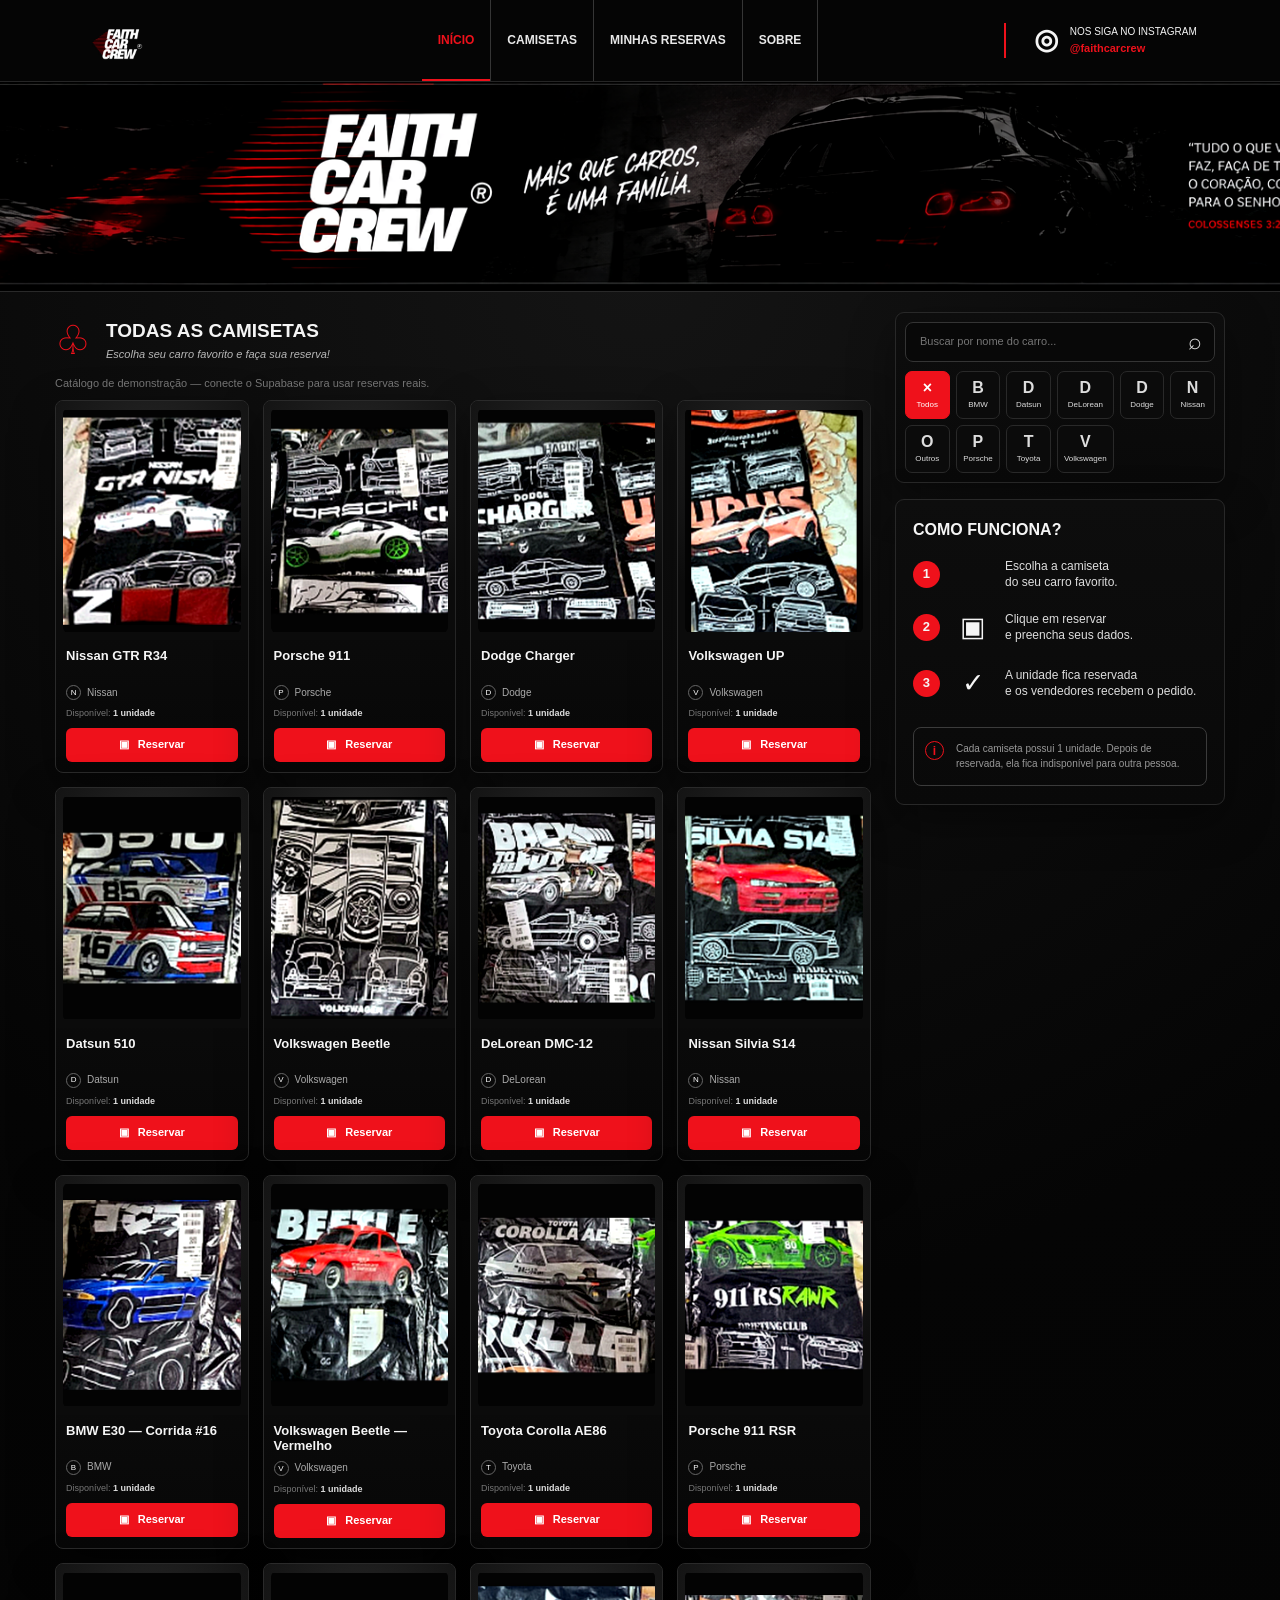
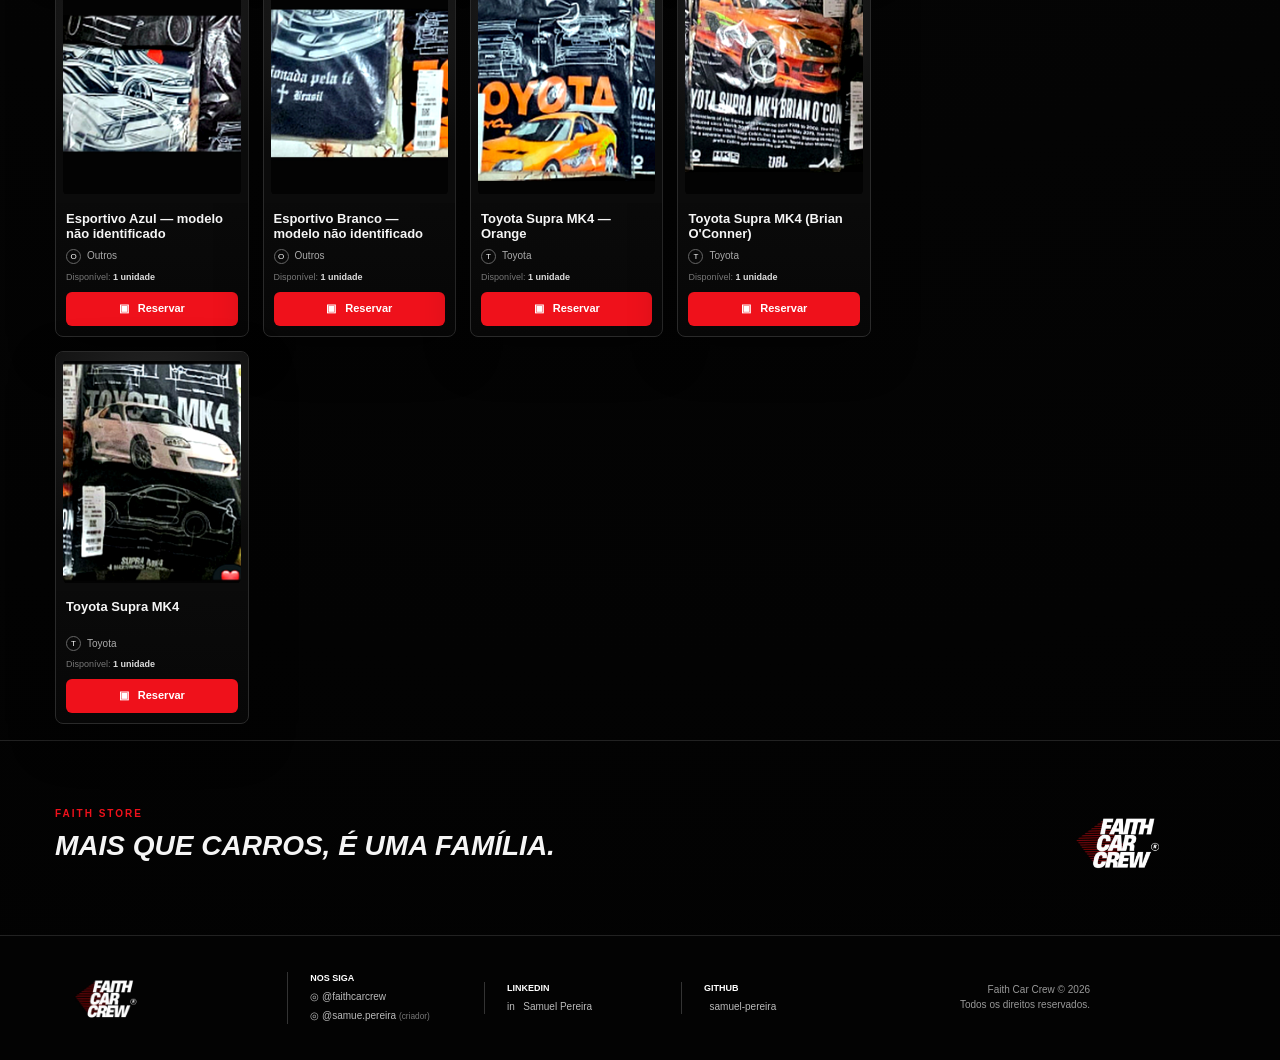
==== index.html @ a053e2ea "first commit" ====
<!doctype html>
<html lang="pt-BR">
<head>
<meta charset="utf-8"><meta name="viewport" content="width=device-width,initial-scale=1">
<title>Faith Store | Faith Car Crew</title>
<meta name="description" content="Faith Store — camisetas automotivas da Faith Car Crew.">
<link rel="icon" href="assets/faith-logo.png">
<link rel="stylesheet" href="styles.css">
</head>
<body>
<header class="topbar">
  <a class="brand" href="#inicio"><img src="assets/faith-logo.png" alt="Faith Car Crew"></a>
  <nav class="main-nav">
    <a class="active" href="#inicio"> INÍCIO</a>
    <a href="#camisetas"> CAMISETAS</a>
    <a href="#reservas"> MINHAS RESERVAS</a>
    <a href="#sobre"> SOBRE</a>
  </nav>
  <a class="instagram-top" href="https://instagram.com/faithcarcrew" target="_blank" rel="noopener"><strong>◎</strong><span>NOS SIGA NO INSTAGRAM<br><b>@faithcarcrew</b></span></a>
</header>

<section id="inicio" class="hero" aria-label="Faith Car Crew"><div class="hero-bg"></div></section>

<main class="store-shell">
  <section id="camisetas" class="catalog-area">
    <div class="catalog-heading">
      <div class="heading-icon">♧</div>
      <div><h1>TODAS AS CAMISETAS</h1><p>Escolha seu carro favorito e faça sua reserva!</p></div>
    </div>
    <div id="status" class="status">Carregando camisetas...</div>
    <div id="products" class="products"></div>
  </section>

  <aside class="sidebar">
    <div class="filter-card">
      <div class="search-box"><input id="search" type="search" placeholder="Buscar por nome do carro..."><span>⌕</span></div>
      <div id="brandFilter" class="brand-filters"></div>
    </div>

    <div id="reservas" class="how-card">
      <h2>COMO FUNCIONA?</h2>
      <div class="how-step"><b>1</b><span class="how-icon"></span><p>Escolha a camiseta<br>do seu carro favorito.</p></div>
      <div class="how-step"><b>2</b><span class="how-icon">▣</span><p>Clique em reservar<br>e preencha seus dados.</p></div>
      <div class="how-step"><b>3</b><span class="how-icon">✓</span><p>A unidade fica reservada<br>e os vendedores recebem o pedido.</p></div>
      <div class="notice"><b>i</b><span>Cada camiseta possui 1 unidade. Depois de reservada, ela fica indisponível para outra pessoa.</span></div>
    </div>
  </aside>
</main>

<section id="sobre" class="about-strip">
  <div><span class="red-label">FAITH STORE</span><h2>Mais que carros, é uma família.</h2></div>
  <img src="assets/faith-logo.png" alt="Faith Car Crew">
</section>

<footer>
  <div class="footer-brand"><img src="assets/faith-logo.png" alt="Faith Car Crew"></div>
  <div class="footer-column"><strong>NOS SIGA</strong><a href="https://instagram.com/faithcarcrew" target="_blank">◎ @faithcarcrew</a><a href="https://instagram.com/samue.pereira" target="_blank">◎ @samue.pereira <small>(criador)</small></a></div>
  <div class="footer-column"><strong>LINKEDIN</strong><a id="creatorLinkedin" href="#">in &nbsp; Samuel Pereira</a></div>
  <div class="footer-column"><strong>GITHUB</strong><a id="creatorGithub" href="#"> &nbsp; samuel-pereira</a></div>
  <div class="footer-copy">Faith Car Crew © 2026<br>Todos os direitos reservados.</div>
</footer>

<div id="modal" class="modal hidden" aria-hidden="true"><div class="modal-card"><button class="modal-close" id="modalClose">×</button><div id="modalBody"></div></div></div>
<div id="viewer" class="viewer hidden" aria-hidden="true"><div class="viewer-card"><button class="viewer-close" id="viewerClose" aria-label="Fechar">×</button><div class="viewer-photo"><img id="viewerImg" src="" alt=""></div><div class="viewer-meta"><span class="red-label">FAITH STORE</span><h2 id="viewerTitle"></h2><p id="viewerBrand"></p></div></div></div>
<div id="toast" class="toast"></div>
<div id="reservationSuccess" class="modal hidden" aria-hidden="true"><div class="modal-card success-card"><button class="modal-close" id="successClose">×</button><div id="successBody"></div></div></div>
<script src="https://cdn.jsdelivr.net/npm/@supabase/supabase-js@2"></script>
<script src="config.js"></script><script src="app.js"></script>
</body></html>
---- styles.css ----
:root{--bg:#030303;--panel:#0b0b0b;--panel2:#101010;--line:#292929;--text:#f5f5f5;--muted:#a0a0a0;--red:#ef111b;--red2:#ff2630;--radius:10px;--shadow:0 16px 45px rgba(0,0,0,.42)}
*{box-sizing:border-box}html{scroll-behavior:smooth}body{margin:0;background:#030303;color:var(--text);font:14px/1.45 Arial,Helvetica,sans-serif;background-image:radial-gradient(circle at 50% 10%,#141414 0,#050505 42%,#020202 100%)}a{color:inherit;text-decoration:none}button,input,select,textarea{font:inherit}.hidden{display:none!important}
.topbar{height:82px;display:flex;align-items:center;padding:0 4.4%;gap:34px;border-bottom:1px solid #252525;background:#050505;position:sticky;top:0;z-index:50}.brand{width:180px;display:flex;align-items:center}.brand img{width:125px;height:66px;object-fit:contain}.main-nav{display:flex;align-items:stretch;justify-content:center;gap:0;flex:1;height:100%}.main-nav a{height:100%;display:flex;align-items:center;gap:10px;padding:0 24px;border-right:1px solid #353535;color:#e8e8e8;font-size:12px;font-weight:800;position:relative}.main-nav a:first-child{border-left:0}.main-nav a span{font-size:20px;color:#eee}.main-nav a.active{color:var(--red)}.main-nav a.active span{color:var(--red)}.main-nav a.active:after{content:"";height:2px;background:var(--red);position:absolute;left:0;right:0;bottom:0}.instagram-top{height:44%;padding-left:28px;border-left:2px solid var(--red);display:flex;gap:12px;align-items:center;min-width:220px}.instagram-top strong{font-size:28px}.instagram-top span{font-size:10px;line-height:1.6}.instagram-top b{color:var(--red);font-size:11px}
.hero{height:210px;position:relative;overflow:hidden;border-bottom:1px solid #292929;background:#050505}.hero-bg{position:absolute;inset:0;background:url('assets/hero-reference.png') center/cover no-repeat;filter:contrast(1.06)}
.store-shell{display:grid;grid-template-columns:minmax(0,1fr) 390px;gap:24px;padding:12px 4.3% 16px;max-width:1650px;margin:auto}.catalog-area{min-width:0}.catalog-heading{height:72px;display:flex;align-items:center;gap:15px}.heading-icon{font-size:40px;color:var(--red);line-height:1}.catalog-heading h1{font-size:19px;margin:0;font-weight:900}.catalog-heading p{margin:2px 0 0;color:#b8b8b8;font-size:11px;font-style:italic}.status{height:24px;color:#777;font-size:11px}.status.error{color:#ff6269}.products{display:grid;grid-template-columns:repeat(6,minmax(0,1fr));gap:14px}.product{background:linear-gradient(180deg,#101010,#070707);border:1px solid #2a2a2a;border-radius:8px;overflow:hidden;min-width:0;box-shadow:var(--shadow);transition:.18s;display:flex;flex-direction:column}.product:hover{transform:translateY(-3px);border-color:#4a4a4a}.product-image{aspect-ratio:4/5;background:radial-gradient(circle at 50% 20%,#252525,#0b0b0b 75%);overflow:hidden;padding:7px;position:relative;border:0;width:100%;cursor:zoom-in}.product-image img{width:100%;height:100%;display:block;object-fit:contain;border-radius:6px;filter:contrast(1.08) saturate(1.04);transition:.25s}.product:hover .product-image img{transform:scale(1.025)}.zoom-hint{position:absolute;right:9px;bottom:9px;background:rgba(0,0,0,.72);border:1px solid #444;color:#fff;padding:5px 7px;border-radius:999px;font-size:9px;opacity:0;transform:translateY(4px);transition:.18s}.product:hover .zoom-hint{opacity:1;transform:none}.product-body{padding:9px 10px 10px}.product h3{font-size:13px;line-height:1.15;margin:0 0 7px;font-weight:900;min-height:29px}.brandline{display:flex;align-items:center;gap:6px;color:#aaa;font-size:10px;min-height:14px}.brand-dot{width:15px;height:15px;border:1px solid #666;border-radius:50%;display:inline-grid;place-items:center;color:#fff;font-size:8px}.stock{font-size:9px;color:#777;margin:7px 0 8px}.stock strong{color:#ddd}.btn{width:100%;border:0;border-radius:6px;padding:9px 7px;cursor:pointer;font-size:11px;font-weight:900}.btn.primary{background:var(--red);color:#fff}.btn.primary:hover{background:var(--red2)}.btn:disabled{background:#353535;color:#888;cursor:not-allowed}
.sidebar{padding-top:8px}.filter-card,.how-card{border:1px solid #282828;border-radius:9px;background:linear-gradient(180deg,#0d0d0d,#090909);box-shadow:var(--shadow)}.filter-card{padding:9px;margin-bottom:16px}.search-box{height:40px;border:1px solid #343434;border-radius:8px;display:flex;align-items:center;padding:0 12px;background:#080808}.search-box input{border:0;outline:0;background:transparent;color:#fff;width:100%;font-size:11px}.search-box span{font-size:23px;color:#ddd}.brand-filters{display:grid;grid-template-columns:repeat(6,1fr);gap:6px;margin-top:9px}.brand-filter{height:48px;border:1px solid #292929;border-radius:7px;background:#0b0b0b;color:#ddd;display:flex;flex-direction:column;align-items:center;justify-content:center;gap:3px;cursor:pointer;font-size:8px}.brand-filter strong{font-size:16px;line-height:1}.brand-filter.active{background:var(--red);border-color:var(--red);color:#fff}.how-card{padding:18px 17px}.how-card h2{font-size:16px;margin:0 0 15px}.how-step{display:grid;grid-template-columns:29px 43px 1fr;align-items:center;gap:10px;margin:17px 0}.how-step>b{width:27px;height:27px;background:var(--red);border-radius:50%;display:grid;place-items:center;font-size:13px}.how-icon{font-size:27px;text-align:center}.how-step p{margin:0;font-size:12px;color:#ddd;line-height:1.35}.notice{margin-top:24px;border:1px solid #3b3b3b;border-radius:8px;padding:13px 11px;display:flex;gap:12px;align-items:flex-start;color:#999;font-size:10px;line-height:1.55}.notice b{color:var(--red);border:1px solid var(--red);border-radius:50%;width:19px;height:19px;display:grid;place-items:center;flex:none;font-size:12px}
.about-strip{max-width:1650px;margin:auto;padding:42px 4.3%;border-top:1px solid #222;border-bottom:1px solid #222;display:flex;align-items:center;justify-content:space-between;gap:30px}.about-strip h2{margin:3px 0 8px;font-size:28px;text-transform:uppercase;font-style:italic}.about-strip p{color:#999;max-width:650px}.about-strip img{width:210px;height:110px;object-fit:contain}.red-label{color:var(--red);font-size:10px;font-weight:900;letter-spacing:.2em}
footer{min-height:94px;padding:18px 4.3%;display:grid;grid-template-columns:1.2fr 1fr 1fr 1fr 1.2fr .65fr;align-items:center;gap:20px;background:#030303}.footer-brand img{width:105px}.footer-column{display:grid;gap:5px;border-left:1px solid #333;padding-left:22px;font-size:10px;color:#bbb}.footer-column strong{font-size:9px;color:#fff}.social-icon{width:18px;height:18px;display:inline-block;vertical-align:middle;margin-right:7px}.social-icon.linkedin{width:17px;height:17px}.social-icon.github{width:18px;height:18px}.footer-column a:hover{color:var(--red)}.footer-column small{color:#777}.footer-copy{text-align:right;font-size:10px;color:#999}.footer-motto{text-align:right;font-size:9px;font-weight:900}.footer-motto i{font-size:13px}
.modal{position:fixed;inset:0;z-index:100;background:rgba(0,0,0,.82);display:grid;place-items:center;padding:18px}.modal-card{width:min(560px,100%);background:#0b0b0b;border:1px solid #333;border-radius:12px;padding:24px;position:relative;box-shadow:0 30px 100px #000}.modal-close{position:absolute;right:12px;top:7px;border:0;background:transparent;color:#aaa;font-size:29px;cursor:pointer}.reservation-summary{display:grid;grid-template-columns:100px 1fr;gap:15px;align-items:center;margin-bottom:18px}.reservation-summary img{width:100px;height:100px;object-fit:cover;border-radius:8px;border:1px solid #333}.reservation-summary h2{margin:2px 0;font-size:20px}.reservation-summary small{color:#999}.form-grid{display:grid;grid-template-columns:1fr 1fr;gap:10px}.form-grid input,.form-grid select,.form-grid textarea{background:#080808;border:1px solid #333;color:#fff;border-radius:7px;padding:12px;outline:0;width:100%}.form-grid input:focus,.form-grid select:focus,.form-grid textarea:focus{border-color:var(--red)}.form-grid .full{grid-column:1/-1}.form-actions{display:flex;gap:10px;margin-top:12px}.form-actions .btn{width:auto;flex:1}.toast{position:fixed;right:20px;bottom:20px;z-index:200;padding:12px 15px;border-radius:8px;background:#111;border:1px solid #444;color:#fff;transform:translateY(20px);opacity:0;pointer-events:none;transition:.2s;font-size:12px}.toast.show{transform:none;opacity:1}.toast.ok{border-color:#28d66d}.toast.error{border-color:var(--red)}.empty{grid-column:1/-1;padding:40px;border:1px dashed #333;border-radius:10px;text-align:center;color:#777}
@media(max-width:1400px){.products{grid-template-columns:repeat(4,minmax(0,1fr))}.store-shell{grid-template-columns:minmax(0,1fr) 330px}.hero-message{font-size:21px}.main-nav a{padding:0 16px}}
@media(max-width:1000px){.store-shell{grid-template-columns:1fr}.sidebar{display:grid;grid-template-columns:1fr 1fr;gap:15px}.filter-card{margin:0}.products{grid-template-columns:repeat(4,minmax(0,1fr))}.instagram-top{display:none}.hero-inner{grid-template-columns:1fr 1fr}.hero-verse{display:none}.hero-message{justify-self:end}.footer{grid-template-columns:repeat(3,1fr)}}
@media(max-width:720px){.topbar{height:auto;min-height:70px;padding:8px 14px;flex-wrap:wrap}.brand{width:130px}.brand img{width:105px}.main-nav{order:3;width:100%;overflow:auto;justify-content:flex-start}.main-nav a{height:40px;padding:0 13px;font-size:10px;white-space:nowrap}.hero{height:250px}.hero-inner{grid-template-columns:1fr;padding:0 7%}.hero-logo img{width:190px}.hero-message{display:none}.store-shell{padding:8px 12px}.products{grid-template-columns:repeat(2,minmax(0,1fr));gap:9px}.sidebar{display:block}.filter-card{margin-bottom:10px}.brand-filters{grid-template-columns:repeat(3,1fr)}.about-strip{padding:28px 12px;display:block}.about-strip img{margin-top:10px}.footer{grid-template-columns:1fr 1fr;padding:22px 12px}.footer-copy,.footer-motto{text-align:left}.form-grid{grid-template-columns:1fr}.form-grid .full{grid-column:auto}}
@media(max-width:420px){.products{grid-template-columns:1fr}.catalog-heading h1{font-size:16px}.hero-logo img{width:165px}.footer{grid-template-columns:1fr}}

.viewer{position:fixed;inset:0;z-index:120;background:rgba(0,0,0,.92);display:grid;place-items:center;padding:22px}.viewer-card{width:min(760px,96vw);max-height:94vh;background:#090909;border:1px solid #343434;border-radius:14px;overflow:hidden;position:relative;box-shadow:0 30px 120px #000}.viewer-photo{height:min(72vh,700px);display:grid;place-items:center;padding:18px;background:radial-gradient(circle at 50% 25%,#272727,#070707 70%)}.viewer-photo img{max-width:100%;max-height:100%;width:auto;height:auto;object-fit:contain;border-radius:8px}.viewer-close{position:absolute;z-index:2;right:12px;top:8px;width:38px;height:38px;border-radius:50%;border:1px solid #555;background:#050505;color:#fff;font-size:27px;cursor:pointer}.viewer-meta{padding:14px 18px 18px;border-top:1px solid #242424}.viewer-meta h2{margin:4px 0 2px;font-size:21px}.viewer-meta p{margin:0;color:#999}.admin-note{margin:-8px 0 12px;color:#888;font-size:11px}
@media(max-width:720px){.viewer-photo{height:65vh}.zoom-hint{opacity:1;transform:none}}

/* Mobile polish */
.success-card{text-align:center;padding:32px 24px}.success-mark{width:58px;height:58px;margin:0 auto 14px;border-radius:50%;display:grid;place-items:center;background:var(--red);font-size:30px;font-weight:900}.success-card h2{font-size:22px;margin:7px 0}.success-card p{color:#aaa}.reservation-code{margin:18px 0;padding:12px;border:1px dashed #555;border-radius:8px;background:#070707;display:grid;gap:4px}.reservation-code small{font-size:9px;color:#888;letter-spacing:.12em}.reservation-code strong{font-size:16px;word-break:break-all}.success-note{font-size:11px;margin-bottom:18px}
@media(max-width:720px){
  body{font-size:15px;padding-bottom:env(safe-area-inset-bottom)}
  .topbar{position:sticky;top:0;padding:8px 12px;gap:4px;backdrop-filter:blur(12px);background:rgba(5,5,5,.96)}
  .brand{width:112px}.brand img{width:96px;height:52px}
  .instagram-top{display:none}.main-nav{order:2;width:auto;flex:1;overflow-x:auto;scrollbar-width:none}.main-nav::-webkit-scrollbar{display:none}.main-nav a{height:48px;padding:0 11px;font-size:9px;border-right:0}.main-nav a:nth-child(3){display:none}
  .hero{height:205px}.store-shell{padding:10px 10px 22px}.catalog-heading{height:auto;padding:10px 2px 8px;gap:10px}.heading-icon{font-size:32px}.catalog-heading p{font-size:10px}.status{height:auto;margin:4px 2px 10px}
  .filter-card{position:sticky;top:68px;z-index:20;padding:8px;margin-bottom:12px}.search-box{height:44px}.search-box input{font-size:13px}.brand-filters{display:flex;overflow-x:auto;gap:7px;padding-bottom:2px;scrollbar-width:none}.brand-filters::-webkit-scrollbar{display:none}.brand-filter{min-width:74px;height:44px;flex:0 0 auto}
  .products{grid-template-columns:repeat(2,minmax(0,1fr));gap:8px}.product{border-radius:9px}.product-image{padding:5px;aspect-ratio:4/5}.product-body{padding:9px}.product h3{font-size:12px;min-height:42px}.brandline{font-size:9px}.stock{font-size:9px}.btn{min-height:42px;font-size:11px}
  .sidebar{padding-top:0}.how-card{padding:16px 14px}.how-step{grid-template-columns:28px 26px 1fr;gap:8px;margin:13px 0}.how-step p{font-size:11px}.how-icon{font-size:20px}.notice{margin-top:16px;font-size:10px}
  .modal{padding:0;align-items:end}.modal-card{width:100%;border-radius:18px 18px 0 0;padding:25px 16px calc(18px + env(safe-area-inset-bottom));max-height:92vh;overflow:auto}.reservation-summary{grid-template-columns:76px 1fr;gap:12px}.reservation-summary img{width:76px;height:76px}.reservation-summary h2{font-size:17px}.form-grid{grid-template-columns:1fr;gap:9px}.form-grid input,.form-grid textarea{font-size:16px;padding:13px}.form-actions{position:sticky;bottom:0;background:#0b0b0b;padding-top:10px}.form-actions .btn{min-height:46px}.viewer{padding:0}.viewer-card{width:100%;height:100%;max-height:none;border-radius:0;display:flex;flex-direction:column}.viewer-photo{height:78vh;flex:1}.viewer-meta{padding-bottom:calc(18px + env(safe-area-inset-bottom))}
  .about-strip{padding:28px 12px}.about-strip h2{font-size:22px}.about-strip img{width:170px;height:85px}.footer{grid-template-columns:1fr 1fr;gap:14px;padding:24px 12px}.footer-column{padding-left:12px}.footer-copy{grid-column:1/-1;text-align:left}
}
@media(max-width:390px){.products{grid-template-columns:1fr}.product-image{aspect-ratio:1.15}.main-nav a{padding:0 9px}.hero{height:180px}}
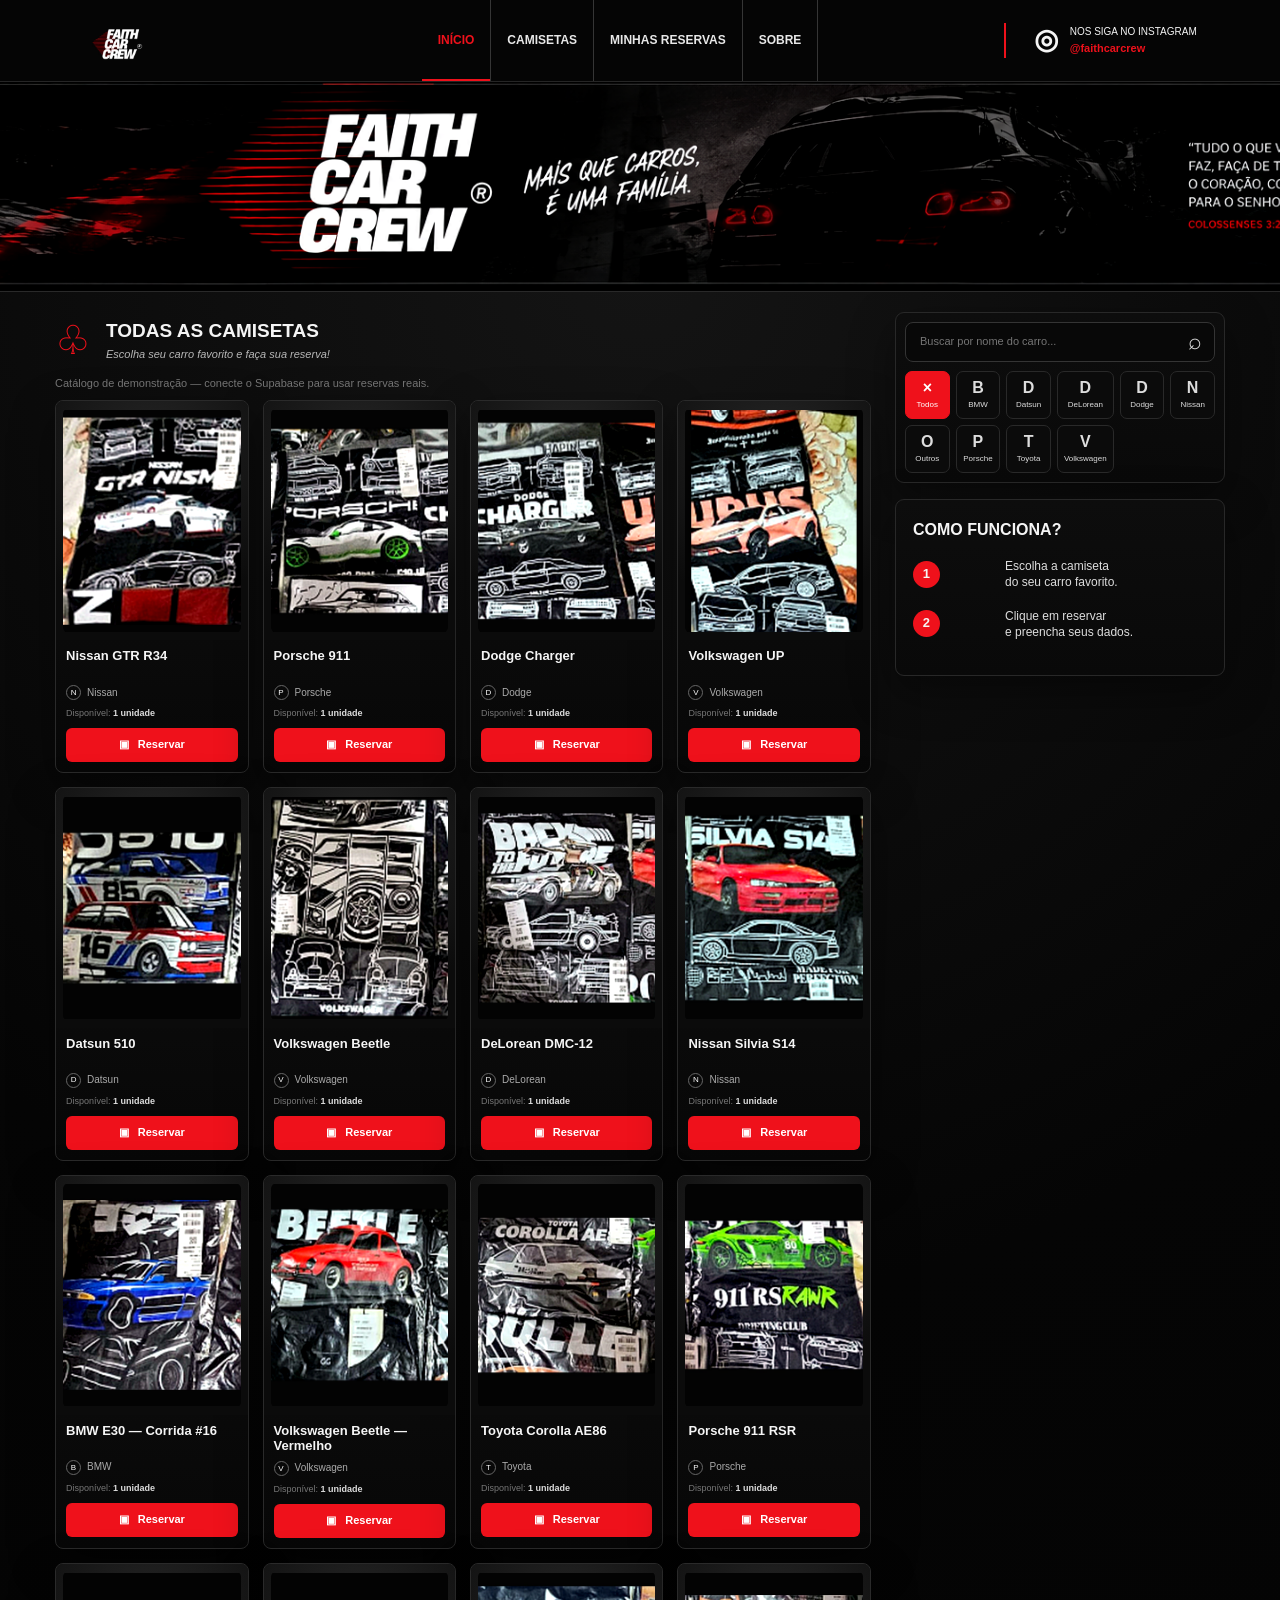
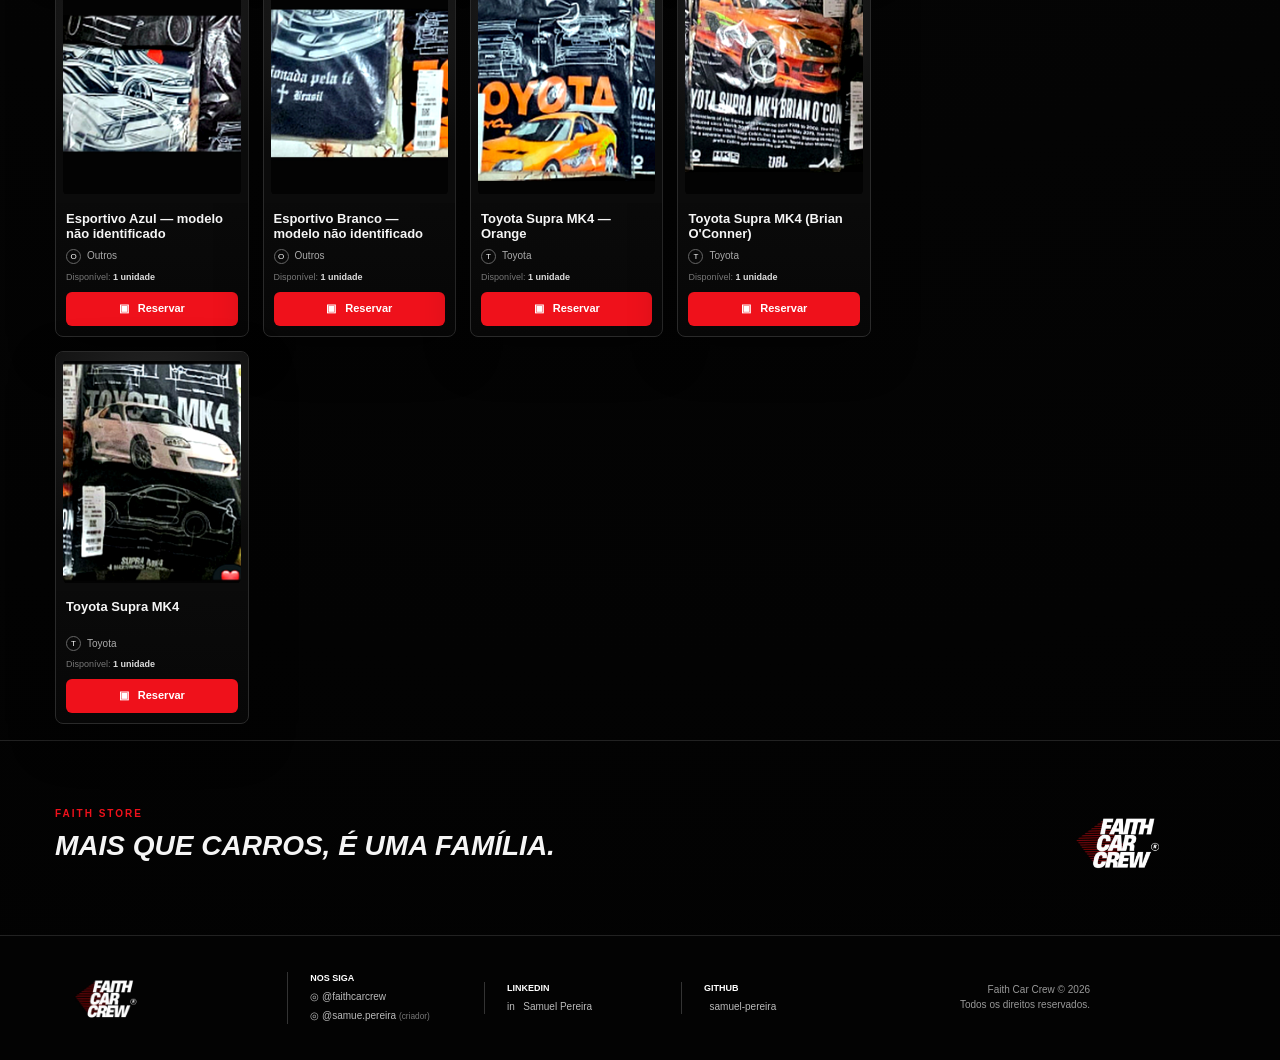
==== commit bd9ab0ef: "Primeira versão do Faith Store" ====
--- a/index.html
+++ b/index.html
@@ -40,9 +40,7 @@
     <div id="reservas" class="how-card">
       <h2>COMO FUNCIONA?</h2>
       <div class="how-step"><b>1</b><span class="how-icon"></span><p>Escolha a camiseta<br>do seu carro favorito.</p></div>
-      <div class="how-step"><b>2</b><span class="how-icon">▣</span><p>Clique em reservar<br>e preencha seus dados.</p></div>
-      <div class="how-step"><b>3</b><span class="how-icon">✓</span><p>A unidade fica reservada<br>e os vendedores recebem o pedido.</p></div>
-      <div class="notice"><b>i</b><span>Cada camiseta possui 1 unidade. Depois de reservada, ela fica indisponível para outra pessoa.</span></div>
+      <div class="how-step"><b>2</b><span class="how-icon"></span><p>Clique em reservar<br>e preencha seus dados.</p></div>
     </div>
   </aside>
 </main>
@@ -63,7 +61,6 @@
 <div id="modal" class="modal hidden" aria-hidden="true"><div class="modal-card"><button class="modal-close" id="modalClose">×</button><div id="modalBody"></div></div></div>
 <div id="viewer" class="viewer hidden" aria-hidden="true"><div class="viewer-card"><button class="viewer-close" id="viewerClose" aria-label="Fechar">×</button><div class="viewer-photo"><img id="viewerImg" src="" alt=""></div><div class="viewer-meta"><span class="red-label">FAITH STORE</span><h2 id="viewerTitle"></h2><p id="viewerBrand"></p></div></div></div>
 <div id="toast" class="toast"></div>
-<div id="reservationSuccess" class="modal hidden" aria-hidden="true"><div class="modal-card success-card"><button class="modal-close" id="successClose">×</button><div id="successBody"></div></div></div>
 <script src="https://cdn.jsdelivr.net/npm/@supabase/supabase-js@2"></script>
 <script src="config.js"></script><script src="app.js"></script>
 </body></html>
--- a/styles.css
+++ b/styles.css
@@ -15,18 +15,16 @@
 .viewer{position:fixed;inset:0;z-index:120;background:rgba(0,0,0,.92);display:grid;place-items:center;padding:22px}.viewer-card{width:min(760px,96vw);max-height:94vh;background:#090909;border:1px solid #343434;border-radius:14px;overflow:hidden;position:relative;box-shadow:0 30px 120px #000}.viewer-photo{height:min(72vh,700px);display:grid;place-items:center;padding:18px;background:radial-gradient(circle at 50% 25%,#272727,#070707 70%)}.viewer-photo img{max-width:100%;max-height:100%;width:auto;height:auto;object-fit:contain;border-radius:8px}.viewer-close{position:absolute;z-index:2;right:12px;top:8px;width:38px;height:38px;border-radius:50%;border:1px solid #555;background:#050505;color:#fff;font-size:27px;cursor:pointer}.viewer-meta{padding:14px 18px 18px;border-top:1px solid #242424}.viewer-meta h2{margin:4px 0 2px;font-size:21px}.viewer-meta p{margin:0;color:#999}.admin-note{margin:-8px 0 12px;color:#888;font-size:11px}
 @media(max-width:720px){.viewer-photo{height:65vh}.zoom-hint{opacity:1;transform:none}}
 
-/* Mobile polish */
-.success-card{text-align:center;padding:32px 24px}.success-mark{width:58px;height:58px;margin:0 auto 14px;border-radius:50%;display:grid;place-items:center;background:var(--red);font-size:30px;font-weight:900}.success-card h2{font-size:22px;margin:7px 0}.success-card p{color:#aaa}.reservation-code{margin:18px 0;padding:12px;border:1px dashed #555;border-radius:8px;background:#070707;display:grid;gap:4px}.reservation-code small{font-size:9px;color:#888;letter-spacing:.12em}.reservation-code strong{font-size:16px;word-break:break-all}.success-note{font-size:11px;margin-bottom:18px}
+/* ===== FAITH STORE — MOBILE + ADMIN REFRESH ===== */
+.admin-page{min-height:100vh;background:radial-gradient(circle at 50% -10%,#171717 0,#050505 42%,#020202 100%)}
+.admin-page .topbar{position:sticky;top:0;backdrop-filter:blur(12px);background:rgba(5,5,5,.94)}
+.admin-wrap{width:min(1480px,94%);margin:0 auto;padding:30px 0 60px}.admin-login{min-height:calc(100vh - 145px);display:grid;place-items:center}.admin-login .panel{width:min(460px,100%);padding:30px}.admin-login h1{font-size:30px;margin:7px 0}.admin-login form{display:grid;gap:11px;margin-top:20px}.admin-login input,.admin-page .panel input:not([type=checkbox]),.admin-page .panel textarea{background:#070707;border:1px solid #303030;color:#fff;border-radius:9px;padding:13px;outline:0;width:100%}.admin-login input:focus,.admin-page .panel input:focus,.admin-page .panel textarea:focus{border-color:var(--red)}
+.admin-top{display:flex;align-items:center;justify-content:space-between;gap:20px;margin-bottom:22px}.admin-top h1{font-size:30px;margin:5px 0}.admin-grid{display:grid;grid-template-columns:minmax(320px,420px) minmax(0,1fr);gap:18px;margin-bottom:18px}.admin-page .panel{border:1px solid #292929;border-radius:14px;background:linear-gradient(180deg,#111,#090909);box-shadow:0 18px 55px rgba(0,0,0,.28);padding:20px}.admin-page .panel h2{font-size:17px;margin:0 0 7px}.admin-page .panel form{display:grid;gap:10px}.admin-note{margin:0 0 14px}.check{display:flex;align-items:center;gap:8px;color:#bbb;font-size:12px}.check input{accent-color:var(--red)}.admin-products{display:grid;grid-template-columns:repeat(3,minmax(0,1fr));gap:12px}.admin-product{display:grid;grid-template-columns:105px 1fr;gap:12px;border:1px solid #292929;border-radius:12px;background:#080808;padding:10px;min-width:0}.admin-product>img{width:105px;height:125px;object-fit:contain;border-radius:8px;background:#111;border:1px solid #252525}.admin-product-body{min-width:0;display:flex;flex-direction:column}.admin-product-body>strong{font-size:13px;line-height:1.25}.admin-product-body .brandline{margin-top:5px}.admin-product-actions{display:grid;grid-template-columns:1fr 1fr;gap:7px;margin-top:auto;padding-top:10px}.admin-product-actions .btn{font-size:10px}.btn.ghost{background:#151515;color:#ddd;border:1px solid #333}.btn.danger{background:#2a090a;color:#ff858a;border:1px solid #5a1b1e}.pill{display:inline-flex;align-items:center;padding:2px 6px;border-radius:999px;font-size:9px;border:1px solid #444}.pill.ok{color:#8df0ac;border-color:#275d3a}.pill.off{color:#aaa}.reservation-row{padding:13px 0;border-bottom:1px solid #242424;display:grid;gap:4px}.reservation-row:last-child{border-bottom:0}.reservation-row strong{font-size:12px}.reservation-row small{color:#888;font-size:10px;overflow-wrap:anywhere}.empty{min-height:70px;display:grid;place-items:center}.toast{max-width:min(460px,calc(100vw - 30px))}
+@media(max-width:1100px){.admin-products{grid-template-columns:repeat(2,minmax(0,1fr))}}
+@media(max-width:760px){.admin-wrap{width:calc(100% - 24px);padding:18px 0 35px}.admin-page .topbar{padding:8px 12px}.admin-page .topbar>a:last-child{font-size:11px}.admin-grid{grid-template-columns:1fr}.admin-top{align-items:flex-start}.admin-top h1{font-size:24px}.admin-products{grid-template-columns:1fr}.admin-product{grid-template-columns:86px 1fr}.admin-product>img{width:86px;height:105px}.admin-page .panel{padding:15px}.admin-login{min-height:calc(100vh - 120px)}.admin-login .panel{padding:22px}.admin-login h1{font-size:24px}}
+@media(max-width:520px){.admin-product-actions{grid-template-columns:1fr}.admin-product{grid-template-columns:78px 1fr}.admin-product>img{width:78px;height:98px}}
+
+/* Better phone catalog */
 @media(max-width:720px){
-  body{font-size:15px;padding-bottom:env(safe-area-inset-bottom)}
-  .topbar{position:sticky;top:0;padding:8px 12px;gap:4px;backdrop-filter:blur(12px);background:rgba(5,5,5,.96)}
-  .brand{width:112px}.brand img{width:96px;height:52px}
-  .instagram-top{display:none}.main-nav{order:2;width:auto;flex:1;overflow-x:auto;scrollbar-width:none}.main-nav::-webkit-scrollbar{display:none}.main-nav a{height:48px;padding:0 11px;font-size:9px;border-right:0}.main-nav a:nth-child(3){display:none}
-  .hero{height:205px}.store-shell{padding:10px 10px 22px}.catalog-heading{height:auto;padding:10px 2px 8px;gap:10px}.heading-icon{font-size:32px}.catalog-heading p{font-size:10px}.status{height:auto;margin:4px 2px 10px}
-  .filter-card{position:sticky;top:68px;z-index:20;padding:8px;margin-bottom:12px}.search-box{height:44px}.search-box input{font-size:13px}.brand-filters{display:flex;overflow-x:auto;gap:7px;padding-bottom:2px;scrollbar-width:none}.brand-filters::-webkit-scrollbar{display:none}.brand-filter{min-width:74px;height:44px;flex:0 0 auto}
-  .products{grid-template-columns:repeat(2,minmax(0,1fr));gap:8px}.product{border-radius:9px}.product-image{padding:5px;aspect-ratio:4/5}.product-body{padding:9px}.product h3{font-size:12px;min-height:42px}.brandline{font-size:9px}.stock{font-size:9px}.btn{min-height:42px;font-size:11px}
-  .sidebar{padding-top:0}.how-card{padding:16px 14px}.how-step{grid-template-columns:28px 26px 1fr;gap:8px;margin:13px 0}.how-step p{font-size:11px}.how-icon{font-size:20px}.notice{margin-top:16px;font-size:10px}
-  .modal{padding:0;align-items:end}.modal-card{width:100%;border-radius:18px 18px 0 0;padding:25px 16px calc(18px + env(safe-area-inset-bottom));max-height:92vh;overflow:auto}.reservation-summary{grid-template-columns:76px 1fr;gap:12px}.reservation-summary img{width:76px;height:76px}.reservation-summary h2{font-size:17px}.form-grid{grid-template-columns:1fr;gap:9px}.form-grid input,.form-grid textarea{font-size:16px;padding:13px}.form-actions{position:sticky;bottom:0;background:#0b0b0b;padding-top:10px}.form-actions .btn{min-height:46px}.viewer{padding:0}.viewer-card{width:100%;height:100%;max-height:none;border-radius:0;display:flex;flex-direction:column}.viewer-photo{height:78vh;flex:1}.viewer-meta{padding-bottom:calc(18px + env(safe-area-inset-bottom))}
-  .about-strip{padding:28px 12px}.about-strip h2{font-size:22px}.about-strip img{width:170px;height:85px}.footer{grid-template-columns:1fr 1fr;gap:14px;padding:24px 12px}.footer-column{padding-left:12px}.footer-copy{grid-column:1/-1;text-align:left}
-}
-@media(max-width:390px){.products{grid-template-columns:1fr}.product-image{aspect-ratio:1.15}.main-nav a{padding:0 9px}.hero{height:180px}}
+  body{font-size:13px;overflow-x:hidden}.topbar{gap:8px}.brand{width:115px}.brand img{width:100px}.main-nav{gap:2px}.main-nav a{padding:0 12px;border:0;border-radius:7px}.hero{height:190px}.store-shell{padding:10px 10px 24px}.catalog-heading{height:auto;padding:8px 2px 12px}.heading-icon{font-size:31px}.catalog-heading p{font-size:10px}.products{gap:8px}.product{border-radius:10px}.product-image{padding:5px;aspect-ratio:4/4.8}.product-body{padding:9px}.product h3{font-size:12px;min-height:0}.brandline{font-size:9px}.stock{margin:6px 0}.btn{min-height:40px;padding:10px 7px}.filter-card{padding:8px}.brand-filters{display:flex;overflow-x:auto;grid-template-columns:none;gap:6px;padding-bottom:2px;scrollbar-width:none}.brand-filters::-webkit-scrollbar{display:none}.brand-filter{flex:0 0 74px;height:44px}.how-card{padding:15px}.modal{padding:0;align-items:end}.modal-card{width:100%;max-height:92vh;overflow:auto;border-radius:18px 18px 0 0;padding:22px 16px calc(18px + env(safe-area-inset-bottom));border-bottom:0}.reservation-summary{grid-template-columns:72px 1fr;gap:11px}.reservation-summary img{width:72px;height:72px}.reservation-summary h2{font-size:17px}.form-grid{gap:9px}.form-grid input,.form-grid textarea{font-size:16px;padding:13px}.form-actions{position:sticky;bottom:0;background:#0b0b0b;padding-top:10px}.viewer{padding:0}.viewer-card{width:100%;height:100%;max-height:none;border:0;border-radius:0;display:flex;flex-direction:column}.viewer-photo{height:auto;flex:1;min-height:0;padding:12px}.viewer-meta{padding:13px 16px calc(15px + env(safe-area-inset-bottom))}.viewer-close{top:10px;right:10px}}
+@media(max-width:430px){.products{grid-template-columns:repeat(2,minmax(0,1fr))}.product-image{aspect-ratio:1/1.12}.product-body{padding:8px}.product h3{font-size:11px}.brandline{font-size:8px}.brand-dot{width:14px;height:14px}.stock{font-size:8px}.btn{font-size:10px}.hero{height:160px}.footer{grid-template-columns:1fr}.footer-column{border-left:0;border-top:1px solid #333;padding:12px 0 0}.footer-copy{margin-top:10px}}
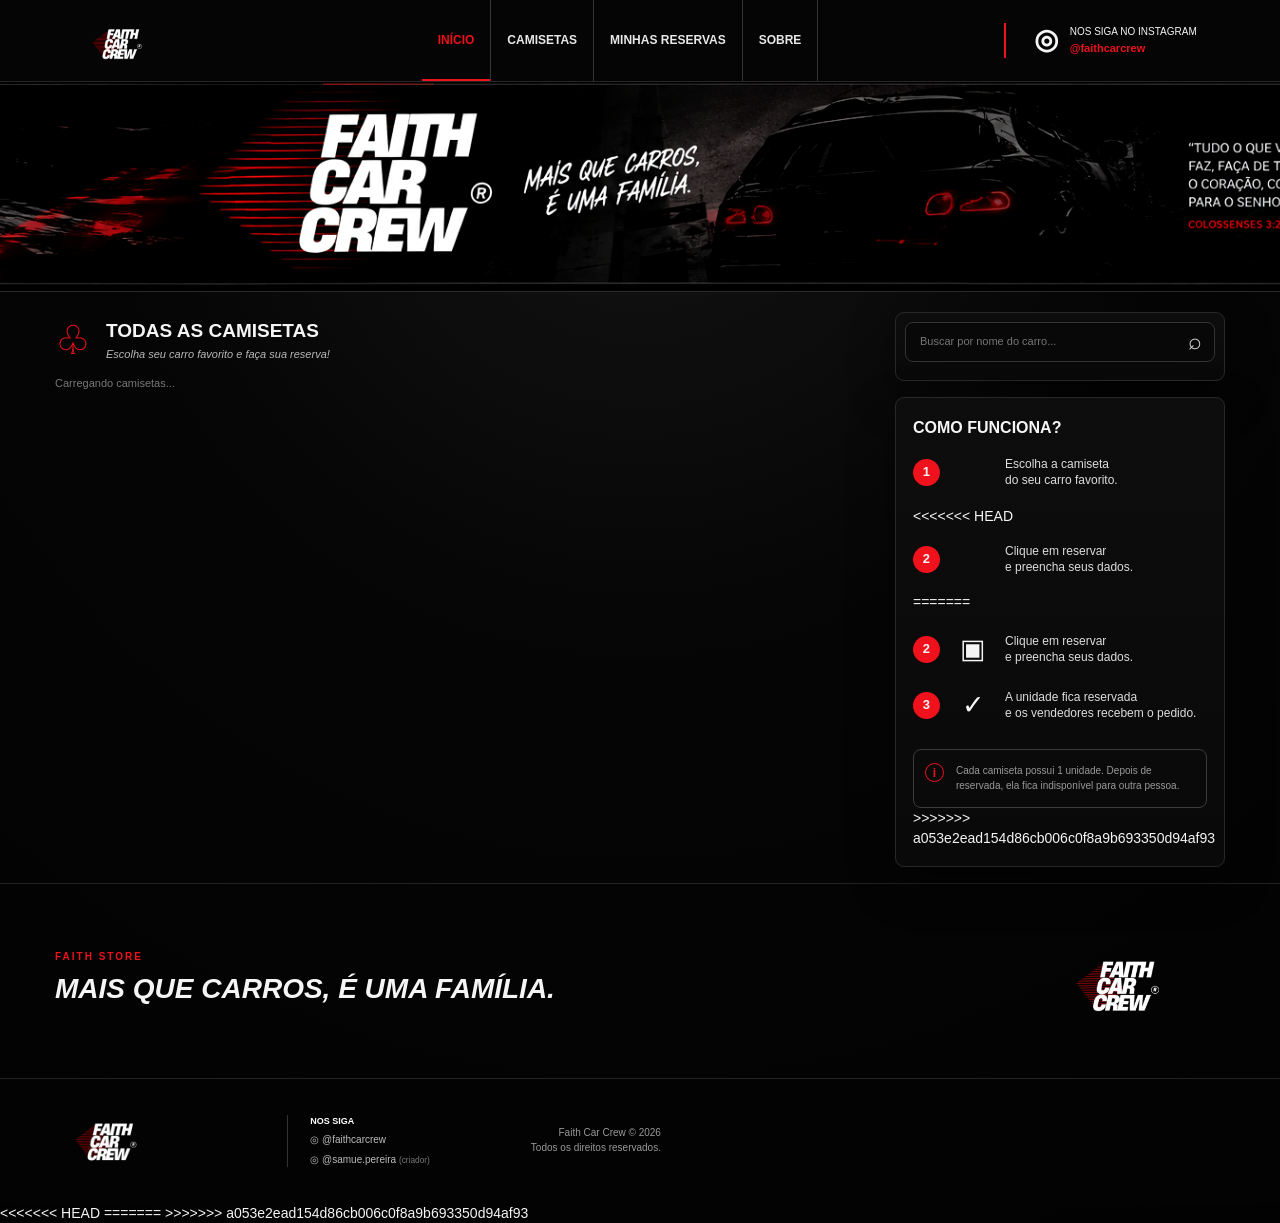
==== commit 5c04bab9: "Atualiza Faith Store" ====
--- a/index.html
+++ b/index.html
@@ -40,7 +40,13 @@
     <div id="reservas" class="how-card">
       <h2>COMO FUNCIONA?</h2>
       <div class="how-step"><b>1</b><span class="how-icon"></span><p>Escolha a camiseta<br>do seu carro favorito.</p></div>
+<<<<<<< HEAD
       <div class="how-step"><b>2</b><span class="how-icon"></span><p>Clique em reservar<br>e preencha seus dados.</p></div>
+=======
+      <div class="how-step"><b>2</b><span class="how-icon">▣</span><p>Clique em reservar<br>e preencha seus dados.</p></div>
+      <div class="how-step"><b>3</b><span class="how-icon">✓</span><p>A unidade fica reservada<br>e os vendedores recebem o pedido.</p></div>
+      <div class="notice"><b>i</b><span>Cada camiseta possui 1 unidade. Depois de reservada, ela fica indisponível para outra pessoa.</span></div>
+>>>>>>> a053e2ead154d86cb006c0f8a9b693350d94af93
     </div>
   </aside>
 </main>
@@ -53,14 +59,16 @@
 <footer>
   <div class="footer-brand"><img src="assets/faith-logo.png" alt="Faith Car Crew"></div>
   <div class="footer-column"><strong>NOS SIGA</strong><a href="https://instagram.com/faithcarcrew" target="_blank">◎ @faithcarcrew</a><a href="https://instagram.com/samue.pereira" target="_blank">◎ @samue.pereira <small>(criador)</small></a></div>
-  <div class="footer-column"><strong>LINKEDIN</strong><a id="creatorLinkedin" href="#">in &nbsp; Samuel Pereira</a></div>
-  <div class="footer-column"><strong>GITHUB</strong><a id="creatorGithub" href="#"> &nbsp; samuel-pereira</a></div>
   <div class="footer-copy">Faith Car Crew © 2026<br>Todos os direitos reservados.</div>
 </footer>
 
 <div id="modal" class="modal hidden" aria-hidden="true"><div class="modal-card"><button class="modal-close" id="modalClose">×</button><div id="modalBody"></div></div></div>
 <div id="viewer" class="viewer hidden" aria-hidden="true"><div class="viewer-card"><button class="viewer-close" id="viewerClose" aria-label="Fechar">×</button><div class="viewer-photo"><img id="viewerImg" src="" alt=""></div><div class="viewer-meta"><span class="red-label">FAITH STORE</span><h2 id="viewerTitle"></h2><p id="viewerBrand"></p></div></div></div>
 <div id="toast" class="toast"></div>
+<<<<<<< HEAD
+=======
+<div id="reservationSuccess" class="modal hidden" aria-hidden="true"><div class="modal-card success-card"><button class="modal-close" id="successClose">×</button><div id="successBody"></div></div></div>
+>>>>>>> a053e2ead154d86cb006c0f8a9b693350d94af93
 <script src="https://cdn.jsdelivr.net/npm/@supabase/supabase-js@2"></script>
 <script src="config.js"></script><script src="app.js"></script>
 </body></html>
--- a/styles.css
+++ b/styles.css
@@ -15,6 +15,7 @@
 .viewer{position:fixed;inset:0;z-index:120;background:rgba(0,0,0,.92);display:grid;place-items:center;padding:22px}.viewer-card{width:min(760px,96vw);max-height:94vh;background:#090909;border:1px solid #343434;border-radius:14px;overflow:hidden;position:relative;box-shadow:0 30px 120px #000}.viewer-photo{height:min(72vh,700px);display:grid;place-items:center;padding:18px;background:radial-gradient(circle at 50% 25%,#272727,#070707 70%)}.viewer-photo img{max-width:100%;max-height:100%;width:auto;height:auto;object-fit:contain;border-radius:8px}.viewer-close{position:absolute;z-index:2;right:12px;top:8px;width:38px;height:38px;border-radius:50%;border:1px solid #555;background:#050505;color:#fff;font-size:27px;cursor:pointer}.viewer-meta{padding:14px 18px 18px;border-top:1px solid #242424}.viewer-meta h2{margin:4px 0 2px;font-size:21px}.viewer-meta p{margin:0;color:#999}.admin-note{margin:-8px 0 12px;color:#888;font-size:11px}
 @media(max-width:720px){.viewer-photo{height:65vh}.zoom-hint{opacity:1;transform:none}}
 
+<<<<<<< HEAD
 /* ===== FAITH STORE — MOBILE + ADMIN REFRESH ===== */
 .admin-page{min-height:100vh;background:radial-gradient(circle at 50% -10%,#171717 0,#050505 42%,#020202 100%)}
 .admin-page .topbar{position:sticky;top:0;backdrop-filter:blur(12px);background:rgba(5,5,5,.94)}
@@ -28,3 +29,20 @@
 @media(max-width:720px){
   body{font-size:13px;overflow-x:hidden}.topbar{gap:8px}.brand{width:115px}.brand img{width:100px}.main-nav{gap:2px}.main-nav a{padding:0 12px;border:0;border-radius:7px}.hero{height:190px}.store-shell{padding:10px 10px 24px}.catalog-heading{height:auto;padding:8px 2px 12px}.heading-icon{font-size:31px}.catalog-heading p{font-size:10px}.products{gap:8px}.product{border-radius:10px}.product-image{padding:5px;aspect-ratio:4/4.8}.product-body{padding:9px}.product h3{font-size:12px;min-height:0}.brandline{font-size:9px}.stock{margin:6px 0}.btn{min-height:40px;padding:10px 7px}.filter-card{padding:8px}.brand-filters{display:flex;overflow-x:auto;grid-template-columns:none;gap:6px;padding-bottom:2px;scrollbar-width:none}.brand-filters::-webkit-scrollbar{display:none}.brand-filter{flex:0 0 74px;height:44px}.how-card{padding:15px}.modal{padding:0;align-items:end}.modal-card{width:100%;max-height:92vh;overflow:auto;border-radius:18px 18px 0 0;padding:22px 16px calc(18px + env(safe-area-inset-bottom));border-bottom:0}.reservation-summary{grid-template-columns:72px 1fr;gap:11px}.reservation-summary img{width:72px;height:72px}.reservation-summary h2{font-size:17px}.form-grid{gap:9px}.form-grid input,.form-grid textarea{font-size:16px;padding:13px}.form-actions{position:sticky;bottom:0;background:#0b0b0b;padding-top:10px}.viewer{padding:0}.viewer-card{width:100%;height:100%;max-height:none;border:0;border-radius:0;display:flex;flex-direction:column}.viewer-photo{height:auto;flex:1;min-height:0;padding:12px}.viewer-meta{padding:13px 16px calc(15px + env(safe-area-inset-bottom))}.viewer-close{top:10px;right:10px}}
 @media(max-width:430px){.products{grid-template-columns:repeat(2,minmax(0,1fr))}.product-image{aspect-ratio:1/1.12}.product-body{padding:8px}.product h3{font-size:11px}.brandline{font-size:8px}.brand-dot{width:14px;height:14px}.stock{font-size:8px}.btn{font-size:10px}.hero{height:160px}.footer{grid-template-columns:1fr}.footer-column{border-left:0;border-top:1px solid #333;padding:12px 0 0}.footer-copy{margin-top:10px}}
+=======
+/* Mobile polish */
+.success-card{text-align:center;padding:32px 24px}.success-mark{width:58px;height:58px;margin:0 auto 14px;border-radius:50%;display:grid;place-items:center;background:var(--red);font-size:30px;font-weight:900}.success-card h2{font-size:22px;margin:7px 0}.success-card p{color:#aaa}.reservation-code{margin:18px 0;padding:12px;border:1px dashed #555;border-radius:8px;background:#070707;display:grid;gap:4px}.reservation-code small{font-size:9px;color:#888;letter-spacing:.12em}.reservation-code strong{font-size:16px;word-break:break-all}.success-note{font-size:11px;margin-bottom:18px}
+@media(max-width:720px){
+  body{font-size:15px;padding-bottom:env(safe-area-inset-bottom)}
+  .topbar{position:sticky;top:0;padding:8px 12px;gap:4px;backdrop-filter:blur(12px);background:rgba(5,5,5,.96)}
+  .brand{width:112px}.brand img{width:96px;height:52px}
+  .instagram-top{display:none}.main-nav{order:2;width:auto;flex:1;overflow-x:auto;scrollbar-width:none}.main-nav::-webkit-scrollbar{display:none}.main-nav a{height:48px;padding:0 11px;font-size:9px;border-right:0}.main-nav a:nth-child(3){display:none}
+  .hero{height:205px}.store-shell{padding:10px 10px 22px}.catalog-heading{height:auto;padding:10px 2px 8px;gap:10px}.heading-icon{font-size:32px}.catalog-heading p{font-size:10px}.status{height:auto;margin:4px 2px 10px}
+  .filter-card{position:sticky;top:68px;z-index:20;padding:8px;margin-bottom:12px}.search-box{height:44px}.search-box input{font-size:13px}.brand-filters{display:flex;overflow-x:auto;gap:7px;padding-bottom:2px;scrollbar-width:none}.brand-filters::-webkit-scrollbar{display:none}.brand-filter{min-width:74px;height:44px;flex:0 0 auto}
+  .products{grid-template-columns:repeat(2,minmax(0,1fr));gap:8px}.product{border-radius:9px}.product-image{padding:5px;aspect-ratio:4/5}.product-body{padding:9px}.product h3{font-size:12px;min-height:42px}.brandline{font-size:9px}.stock{font-size:9px}.btn{min-height:42px;font-size:11px}
+  .sidebar{padding-top:0}.how-card{padding:16px 14px}.how-step{grid-template-columns:28px 26px 1fr;gap:8px;margin:13px 0}.how-step p{font-size:11px}.how-icon{font-size:20px}.notice{margin-top:16px;font-size:10px}
+  .modal{padding:0;align-items:end}.modal-card{width:100%;border-radius:18px 18px 0 0;padding:25px 16px calc(18px + env(safe-area-inset-bottom));max-height:92vh;overflow:auto}.reservation-summary{grid-template-columns:76px 1fr;gap:12px}.reservation-summary img{width:76px;height:76px}.reservation-summary h2{font-size:17px}.form-grid{grid-template-columns:1fr;gap:9px}.form-grid input,.form-grid textarea{font-size:16px;padding:13px}.form-actions{position:sticky;bottom:0;background:#0b0b0b;padding-top:10px}.form-actions .btn{min-height:46px}.viewer{padding:0}.viewer-card{width:100%;height:100%;max-height:none;border-radius:0;display:flex;flex-direction:column}.viewer-photo{height:78vh;flex:1}.viewer-meta{padding-bottom:calc(18px + env(safe-area-inset-bottom))}
+  .about-strip{padding:28px 12px}.about-strip h2{font-size:22px}.about-strip img{width:170px;height:85px}.footer{grid-template-columns:1fr 1fr;gap:14px;padding:24px 12px}.footer-column{padding-left:12px}.footer-copy{grid-column:1/-1;text-align:left}
+}
+@media(max-width:390px){.products{grid-template-columns:1fr}.product-image{aspect-ratio:1.15}.main-nav a{padding:0 9px}.hero{height:180px}}
+>>>>>>> a053e2ead154d86cb006c0f8a9b693350d94af93
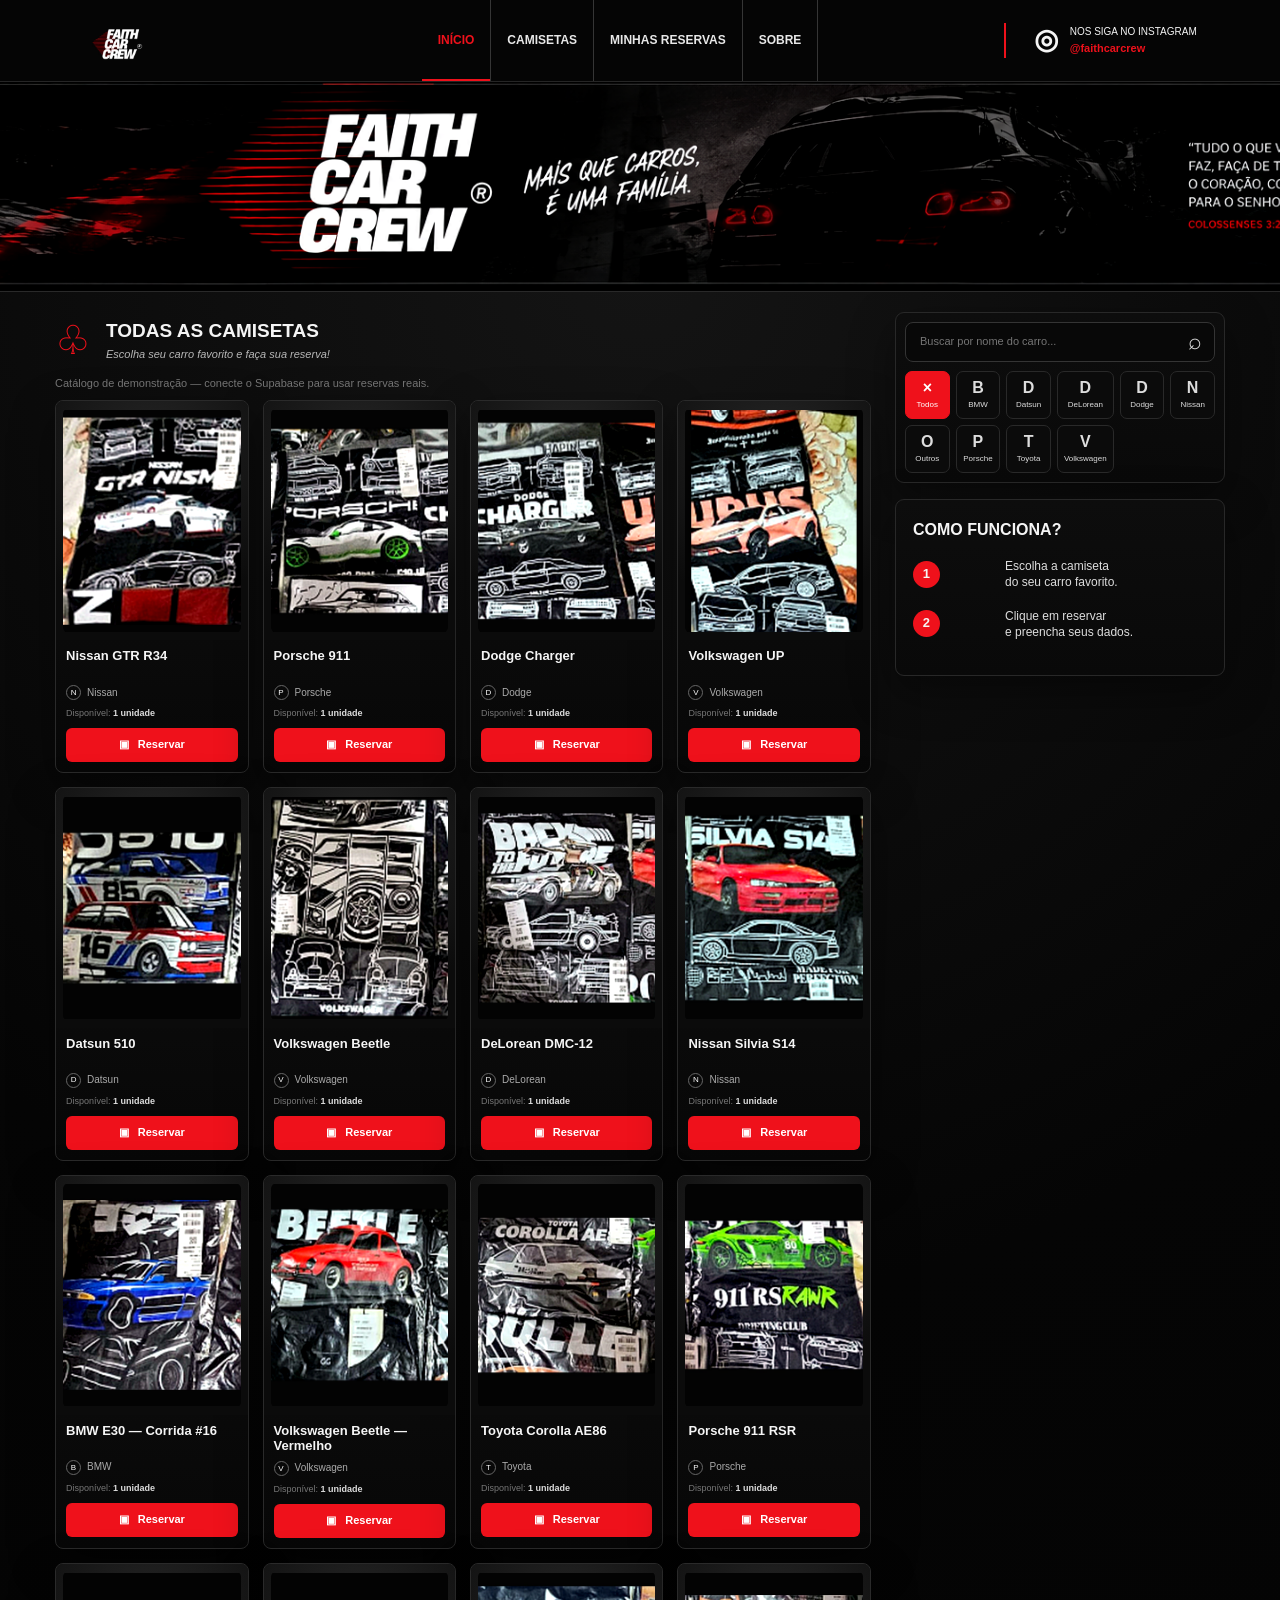
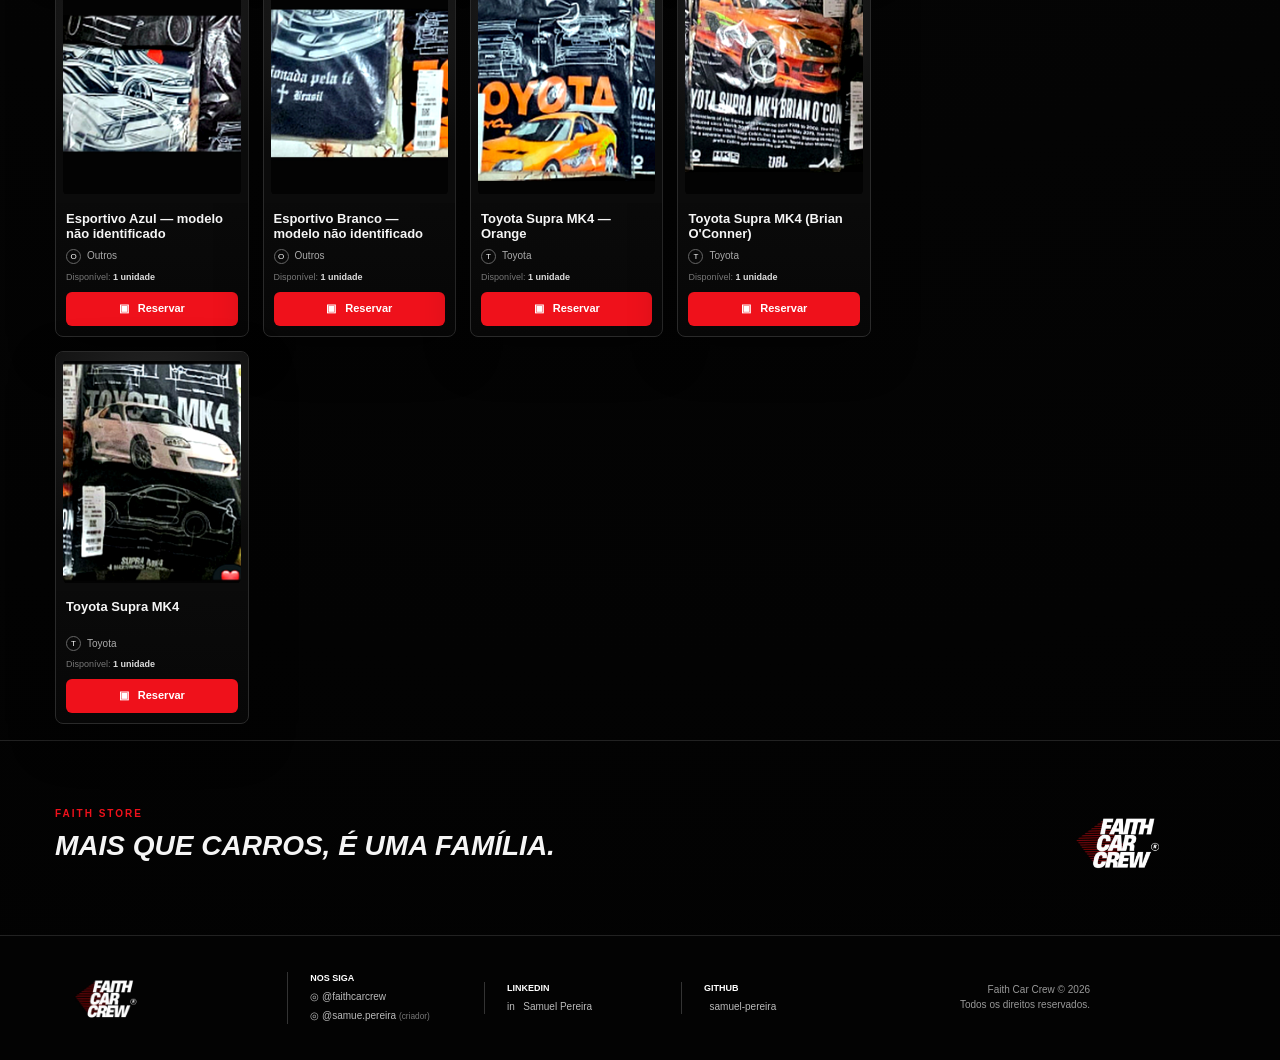
==== commit 90ba346e: "Atualiza site Faith Store" ====
--- a/index.html
+++ b/index.html
@@ -40,13 +40,7 @@
     <div id="reservas" class="how-card">
       <h2>COMO FUNCIONA?</h2>
       <div class="how-step"><b>1</b><span class="how-icon"></span><p>Escolha a camiseta<br>do seu carro favorito.</p></div>
-<<<<<<< HEAD
       <div class="how-step"><b>2</b><span class="how-icon"></span><p>Clique em reservar<br>e preencha seus dados.</p></div>
-=======
-      <div class="how-step"><b>2</b><span class="how-icon">▣</span><p>Clique em reservar<br>e preencha seus dados.</p></div>
-      <div class="how-step"><b>3</b><span class="how-icon">✓</span><p>A unidade fica reservada<br>e os vendedores recebem o pedido.</p></div>
-      <div class="notice"><b>i</b><span>Cada camiseta possui 1 unidade. Depois de reservada, ela fica indisponível para outra pessoa.</span></div>
->>>>>>> a053e2ead154d86cb006c0f8a9b693350d94af93
     </div>
   </aside>
 </main>
@@ -59,16 +53,14 @@
 <footer>
   <div class="footer-brand"><img src="assets/faith-logo.png" alt="Faith Car Crew"></div>
   <div class="footer-column"><strong>NOS SIGA</strong><a href="https://instagram.com/faithcarcrew" target="_blank">◎ @faithcarcrew</a><a href="https://instagram.com/samue.pereira" target="_blank">◎ @samue.pereira <small>(criador)</small></a></div>
+  <div class="footer-column"><strong>LINKEDIN</strong><a id="creatorLinkedin" href="https://www.linkedin.com/in/samuel-s-pereira/">in &nbsp; Samuel Pereira</a></div>
+  <div class="footer-column"><strong>GITHUB</strong><a id="creatorGithub" href="https://github.com/samuel-pereira" target="_blank"> &nbsp; samuel-pereira</a></div>
   <div class="footer-copy">Faith Car Crew © 2026<br>Todos os direitos reservados.</div>
 </footer>
 
 <div id="modal" class="modal hidden" aria-hidden="true"><div class="modal-card"><button class="modal-close" id="modalClose">×</button><div id="modalBody"></div></div></div>
 <div id="viewer" class="viewer hidden" aria-hidden="true"><div class="viewer-card"><button class="viewer-close" id="viewerClose" aria-label="Fechar">×</button><div class="viewer-photo"><img id="viewerImg" src="" alt=""></div><div class="viewer-meta"><span class="red-label">FAITH STORE</span><h2 id="viewerTitle"></h2><p id="viewerBrand"></p></div></div></div>
 <div id="toast" class="toast"></div>
-<<<<<<< HEAD
-=======
-<div id="reservationSuccess" class="modal hidden" aria-hidden="true"><div class="modal-card success-card"><button class="modal-close" id="successClose">×</button><div id="successBody"></div></div></div>
->>>>>>> a053e2ead154d86cb006c0f8a9b693350d94af93
 <script src="https://cdn.jsdelivr.net/npm/@supabase/supabase-js@2"></script>
 <script src="config.js"></script><script src="app.js"></script>
 </body></html>
--- a/styles.css
+++ b/styles.css
@@ -15,7 +15,6 @@
 .viewer{position:fixed;inset:0;z-index:120;background:rgba(0,0,0,.92);display:grid;place-items:center;padding:22px}.viewer-card{width:min(760px,96vw);max-height:94vh;background:#090909;border:1px solid #343434;border-radius:14px;overflow:hidden;position:relative;box-shadow:0 30px 120px #000}.viewer-photo{height:min(72vh,700px);display:grid;place-items:center;padding:18px;background:radial-gradient(circle at 50% 25%,#272727,#070707 70%)}.viewer-photo img{max-width:100%;max-height:100%;width:auto;height:auto;object-fit:contain;border-radius:8px}.viewer-close{position:absolute;z-index:2;right:12px;top:8px;width:38px;height:38px;border-radius:50%;border:1px solid #555;background:#050505;color:#fff;font-size:27px;cursor:pointer}.viewer-meta{padding:14px 18px 18px;border-top:1px solid #242424}.viewer-meta h2{margin:4px 0 2px;font-size:21px}.viewer-meta p{margin:0;color:#999}.admin-note{margin:-8px 0 12px;color:#888;font-size:11px}
 @media(max-width:720px){.viewer-photo{height:65vh}.zoom-hint{opacity:1;transform:none}}
 
-<<<<<<< HEAD
 /* ===== FAITH STORE — MOBILE + ADMIN REFRESH ===== */
 .admin-page{min-height:100vh;background:radial-gradient(circle at 50% -10%,#171717 0,#050505 42%,#020202 100%)}
 .admin-page .topbar{position:sticky;top:0;backdrop-filter:blur(12px);background:rgba(5,5,5,.94)}
@@ -29,20 +28,3 @@
 @media(max-width:720px){
   body{font-size:13px;overflow-x:hidden}.topbar{gap:8px}.brand{width:115px}.brand img{width:100px}.main-nav{gap:2px}.main-nav a{padding:0 12px;border:0;border-radius:7px}.hero{height:190px}.store-shell{padding:10px 10px 24px}.catalog-heading{height:auto;padding:8px 2px 12px}.heading-icon{font-size:31px}.catalog-heading p{font-size:10px}.products{gap:8px}.product{border-radius:10px}.product-image{padding:5px;aspect-ratio:4/4.8}.product-body{padding:9px}.product h3{font-size:12px;min-height:0}.brandline{font-size:9px}.stock{margin:6px 0}.btn{min-height:40px;padding:10px 7px}.filter-card{padding:8px}.brand-filters{display:flex;overflow-x:auto;grid-template-columns:none;gap:6px;padding-bottom:2px;scrollbar-width:none}.brand-filters::-webkit-scrollbar{display:none}.brand-filter{flex:0 0 74px;height:44px}.how-card{padding:15px}.modal{padding:0;align-items:end}.modal-card{width:100%;max-height:92vh;overflow:auto;border-radius:18px 18px 0 0;padding:22px 16px calc(18px + env(safe-area-inset-bottom));border-bottom:0}.reservation-summary{grid-template-columns:72px 1fr;gap:11px}.reservation-summary img{width:72px;height:72px}.reservation-summary h2{font-size:17px}.form-grid{gap:9px}.form-grid input,.form-grid textarea{font-size:16px;padding:13px}.form-actions{position:sticky;bottom:0;background:#0b0b0b;padding-top:10px}.viewer{padding:0}.viewer-card{width:100%;height:100%;max-height:none;border:0;border-radius:0;display:flex;flex-direction:column}.viewer-photo{height:auto;flex:1;min-height:0;padding:12px}.viewer-meta{padding:13px 16px calc(15px + env(safe-area-inset-bottom))}.viewer-close{top:10px;right:10px}}
 @media(max-width:430px){.products{grid-template-columns:repeat(2,minmax(0,1fr))}.product-image{aspect-ratio:1/1.12}.product-body{padding:8px}.product h3{font-size:11px}.brandline{font-size:8px}.brand-dot{width:14px;height:14px}.stock{font-size:8px}.btn{font-size:10px}.hero{height:160px}.footer{grid-template-columns:1fr}.footer-column{border-left:0;border-top:1px solid #333;padding:12px 0 0}.footer-copy{margin-top:10px}}
-=======
-/* Mobile polish */
-.success-card{text-align:center;padding:32px 24px}.success-mark{width:58px;height:58px;margin:0 auto 14px;border-radius:50%;display:grid;place-items:center;background:var(--red);font-size:30px;font-weight:900}.success-card h2{font-size:22px;margin:7px 0}.success-card p{color:#aaa}.reservation-code{margin:18px 0;padding:12px;border:1px dashed #555;border-radius:8px;background:#070707;display:grid;gap:4px}.reservation-code small{font-size:9px;color:#888;letter-spacing:.12em}.reservation-code strong{font-size:16px;word-break:break-all}.success-note{font-size:11px;margin-bottom:18px}
-@media(max-width:720px){
-  body{font-size:15px;padding-bottom:env(safe-area-inset-bottom)}
-  .topbar{position:sticky;top:0;padding:8px 12px;gap:4px;backdrop-filter:blur(12px);background:rgba(5,5,5,.96)}
-  .brand{width:112px}.brand img{width:96px;height:52px}
-  .instagram-top{display:none}.main-nav{order:2;width:auto;flex:1;overflow-x:auto;scrollbar-width:none}.main-nav::-webkit-scrollbar{display:none}.main-nav a{height:48px;padding:0 11px;font-size:9px;border-right:0}.main-nav a:nth-child(3){display:none}
-  .hero{height:205px}.store-shell{padding:10px 10px 22px}.catalog-heading{height:auto;padding:10px 2px 8px;gap:10px}.heading-icon{font-size:32px}.catalog-heading p{font-size:10px}.status{height:auto;margin:4px 2px 10px}
-  .filter-card{position:sticky;top:68px;z-index:20;padding:8px;margin-bottom:12px}.search-box{height:44px}.search-box input{font-size:13px}.brand-filters{display:flex;overflow-x:auto;gap:7px;padding-bottom:2px;scrollbar-width:none}.brand-filters::-webkit-scrollbar{display:none}.brand-filter{min-width:74px;height:44px;flex:0 0 auto}
-  .products{grid-template-columns:repeat(2,minmax(0,1fr));gap:8px}.product{border-radius:9px}.product-image{padding:5px;aspect-ratio:4/5}.product-body{padding:9px}.product h3{font-size:12px;min-height:42px}.brandline{font-size:9px}.stock{font-size:9px}.btn{min-height:42px;font-size:11px}
-  .sidebar{padding-top:0}.how-card{padding:16px 14px}.how-step{grid-template-columns:28px 26px 1fr;gap:8px;margin:13px 0}.how-step p{font-size:11px}.how-icon{font-size:20px}.notice{margin-top:16px;font-size:10px}
-  .modal{padding:0;align-items:end}.modal-card{width:100%;border-radius:18px 18px 0 0;padding:25px 16px calc(18px + env(safe-area-inset-bottom));max-height:92vh;overflow:auto}.reservation-summary{grid-template-columns:76px 1fr;gap:12px}.reservation-summary img{width:76px;height:76px}.reservation-summary h2{font-size:17px}.form-grid{grid-template-columns:1fr;gap:9px}.form-grid input,.form-grid textarea{font-size:16px;padding:13px}.form-actions{position:sticky;bottom:0;background:#0b0b0b;padding-top:10px}.form-actions .btn{min-height:46px}.viewer{padding:0}.viewer-card{width:100%;height:100%;max-height:none;border-radius:0;display:flex;flex-direction:column}.viewer-photo{height:78vh;flex:1}.viewer-meta{padding-bottom:calc(18px + env(safe-area-inset-bottom))}
-  .about-strip{padding:28px 12px}.about-strip h2{font-size:22px}.about-strip img{width:170px;height:85px}.footer{grid-template-columns:1fr 1fr;gap:14px;padding:24px 12px}.footer-column{padding-left:12px}.footer-copy{grid-column:1/-1;text-align:left}
-}
-@media(max-width:390px){.products{grid-template-columns:1fr}.product-image{aspect-ratio:1.15}.main-nav a{padding:0 9px}.hero{height:180px}}
->>>>>>> a053e2ead154d86cb006c0f8a9b693350d94af93
